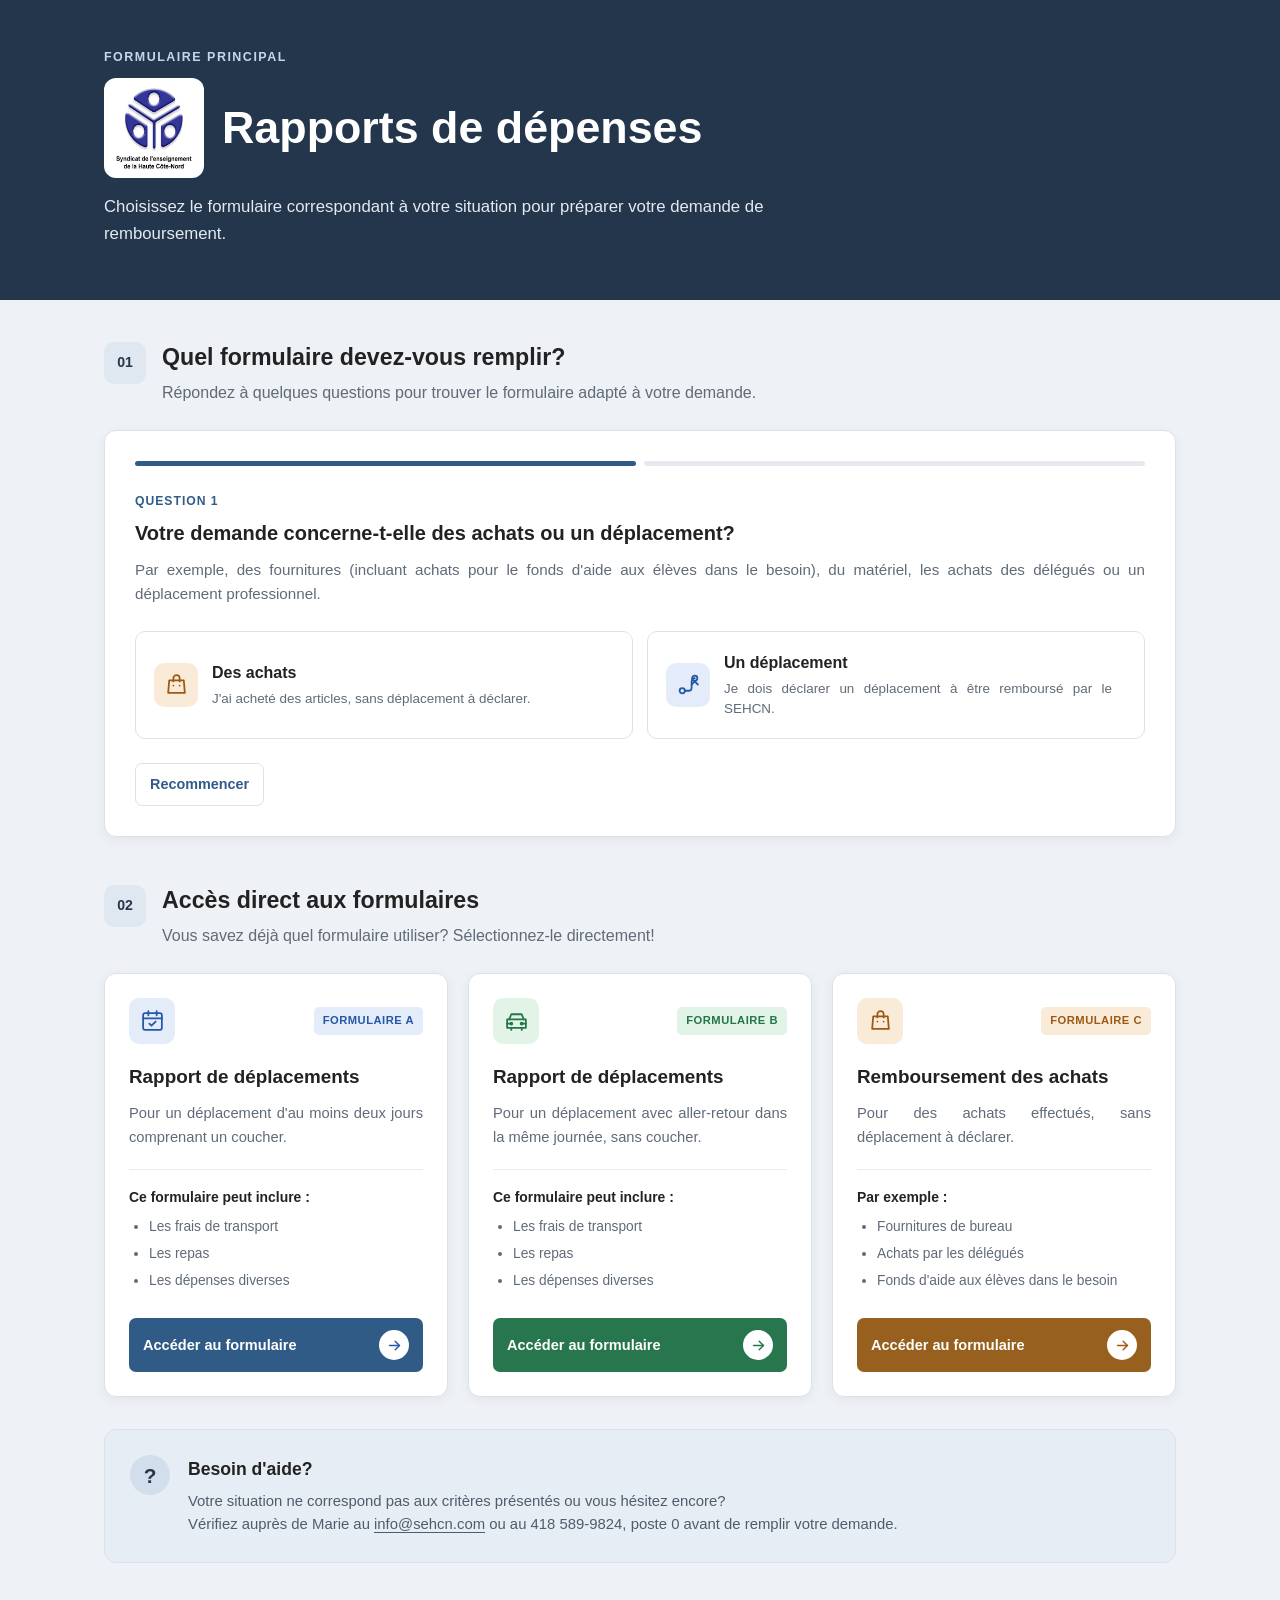
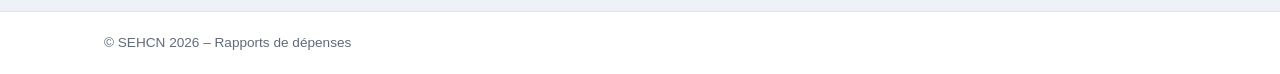
==== index.html @ 782fdca1 "Add files via upload Ajout des fichiers" ====
<!DOCTYPE html>
<html lang="fr">
<head>
    <meta charset="UTF-8">
    <meta name="viewport" content="width=device-width, initial-scale=1.0">

    <title>Rapports de dépenses</title>

    <link rel="icon" type="image/png" href="logo.jpg">

    <link rel="stylesheet" href="style.css">
    <script src="script.js" defer></script>
</head>

<body>


    <header class="entete">
	<div class="conteneur">
	    <p class="surtitre">FORMULAIRE PRINCIPAL</p>
	<div class="titre-entete">
	    <img
		src="logo.png"
		alt="Logo"
		class="logo-entete"
	    >
	    <h1>Rapports de dépenses</h1>
	</div>
	    <p class="description-entete">
		Choisissez le formulaire correspondant à votre situation pour préparer votre demande de remboursement.
	    </p>
	</div>
    </header>

    <main class="conteneur contenu-principal">

	<!-- OUTIL D'ORIENTATION -->
	<section class="section-orientation" id="orientation">

	    <div class="titre-section">
		<span class="numero-section">01</span>
		<div>
		    <h2>Quel formulaire devez-vous remplir?</h2>
		    <p>
			Répondez à quelques questions pour trouver le formulaire adapté à votre demande.
		    </p>
		</div>
	    </div>

	    <div class="assistant-orientation">
	
		<div 
		    class="progression" 
		    id="progression"
		    role="progression"
		    aria-label="Progression dans l'outil d'orientation"
		    aria-valuemin="1"
		    aria-valuemax="2"
		    aria-valuenow="1">
		    <span class="etape active"></span>
		    <span class="etape"></span>
		</div>

		<div id="contenu-orientation" aria-live="polite">

		    <p class="etiquette-question">QUESTION 1</p>

		    <h3>
			Votre demande concerne-t-elle des achats ou un déplacement lié au travail?
		    </h3>

		    <p class="aide-question">
			Par exemple, des fournitures (incluant achats pour le fonds d'aide aux élèves dans le besoin), du matériel, les achats des délégués ou un déplacement professionnel?
		    </p>

		    <div class="choix-orientation">
			<button
			    type="button"
			    class="bouton-choix"
			    data-reponse="achats">

			    <svg class="icone-svg" viewBox="0 0 24 24"
				aria-hidden="true">
				<path d="M5 8h14l1 12H4L5 8Z"/>
    				<path d="M9 9V6a3 3 0 0 1 6 0v3"/>
			    </svg>

			    <span class="texte-choix">
				<strong>Des achats</strong>
			    	<small>
				    J'ai acheté des articles pour le travail, sans déplacement à déclarer.
				</small>
			    </span>

			    <span class="fleche" aria-hidden="true">›</span>
			</button>

			<button
			    type="button"
			    class="bouton-choix"
			    data-reponse="deplacement">

			    <svg class="icone-svg" viewBox="0 0 24 24"
				aria-hidden="true">
				<path d="M5 8h14l1 12H4L5 8Z"/>
    				<path d="M9 9V6a3 3 0 0 1 6 0v3"/>
			    </svg>

			    <span class="texte-choix">
				<strong>Un déplacement</strong>
			    	<small>
				    Je dois déclarer un déplacement à être remboursé par le SEHCN.
				</small>
			    </span>

			    <span class="fleche" aria-hidden="true">›</span>
			</button>
		    </div>
		</div>

		<div id="resultat-orientation"
		    class="resultat-orientation"
		    aria-live="polite"
		    hidden>
		</div>

		<div class="actions-orientation">
		    <button type="button"
			id="bouton-retour"
			class="bouton-secondaire"
			hidden
		    >
			← Retour
		    </button>

		    <button type="button"
			id="bouton-recommencer"
			class="bouton-secondaire"
			hidden
		    >
			Recommencer
		    </button>
		</div>
	    </div>
	</section>

	<!-- ACCÈS DIRECT AUX FORMULAIRES -->
	<section class="section-formulaire" id="fourmulaires">

	    <div class="titre-section">
		<span class="numero-section">02</span>
		<div>
		    <h2>Accès direct aux formulaires</h2>
		    <p>
			Vous savez déjà quel formulaire utiliser? 
			Sélectionnez-le directement!
		    </p>
		</div>
	    </div>

	    <div class="grille-formulaires">

		<!-- FORMULAIRE A -->
		<article class="carte-formulaire">

		    <div class="entete-carte">
			<span class="icone-carte icone-a" aria-hidden="true">
			    <svg class="icone-svg" viewBox="0 0 24 24">
				<rect x="3" y="5" width="18" height="16" rx="2"/>
				<path d="M16 3v4M8 3v4M3 10h18"/>
				<path d="m9 15 2 2 4-4"/>
			    </svg>
			</span>
			<span class="badge-formulaire badge-a">
			    FORMULAIRE A
			</span>
		    </div>

		    <h3>Rapport de déplacements</h3>

		    <p class="description-carte">
			Pour un déplacement d'au moins deux jours comprenant un coucher.
		    </p>

		    <div class="exemples-carte">
			<p>Ce formulaire peut inclure :</p>
			<ul>
			    <li>Les frais de transport</li>
			    <li>Les repas</li>
			    <li>Les dépenses diverses</li>
			</ul>
		    </div>

		    <a class="bouton-formulaire bouton-a"
			href="FormulaireA_Hébergements/index.html">
			Accéder au formulaire
			<span class="fleche-cercle" aria-hidden="true">
			    <svg class="icone-svg" viewBox="0 0 24 24">
				<path d="M5 12h14"/>
				<path d="m13 6 6 6-6 6"/>
			    </svg>
			</span>
		    </a>

		</article>

		<!-- FORMULAIRE B -->
		<article class="carte-formulaire">

		    <div class="entete-carte">
			<span class="icone-carte icone-b" aria-hidden="true">
			    <svg class="icone-svg" viewBox="0 0 24 24">
				<path d="m5 11 2-5h10l2 5"/>
				<path d="M3 11h18v8H3z"/>
				<path d="M3 15h3m12 0h3M7 19v2m10-2v2"/>
				<circle cx="7" cy="15" r="1"/>
				<circle cx="17" cy="15" r="1"/>
			    </svg>
			</span>
			<span class="badge-formulaire badge-b">
			    FORMULAIRE B
			</span>
		    </div>

		    <h3>Rapport de déplacements</h3>

		    <p class="description-carte">
			Pour un déplacement avec aller-retour dans la même journée, sans coucher.
		    </p>

		    <div class="exemples-carte">
			<p>Ce formulaire peut inclure :</p>
			<ul>
			    <li>Les frais de transport</li>
			    <li>Les repas</li>
			    <li>Les dépenses diverses</li>
			</ul>
		    </div>

		    <a class="bouton-formulaire bouton-b"
			href="FormulaireB_AllerRetour/index.html">
			Accéder au formulaire
			<span class="fleche-cercle" aria-hidden="true">
			    <svg class="icone-svg" viewBox="0 0 24 24">
				<path d="M5 12h14"/>
				<path d="m13 6 6 6-6 6"/>
			    </svg>
			</span>
		    </a>

		</article>

		<!-- FORMULAIRE C -->
		<article class="carte-formulaire">

		    <div class="entete-carte">
			<span class="icone-carte icone-c" aria-hidden="true">
			    <svg class="icone-svg" viewBox="0 0 24 24">
				<path d="M5 8h14l1 12H4L5 8Z"/>
				<path d="M9 9V6a3 3 0 0 1 6 0v3"/>
				<path d="M9 13h.01M15 13h.01"/>
			    </svg>
			</span>
			<span class="badge-formulaire badge-c">
			    FORMULAIRE C
			</span>
		    </div>

		    <h3>Remboursement des achats</h3>

		    <p class="description-carte">
			Pour des achats effectués, sans déplacement à déclarer.
		    </p>

		    <div class="exemples-carte">
			<p>Par exemple :</p>
			<ul>
			    <li>Fournitures de bureau</li>
			    <li>Achats par les délégués</li>
			    <li>Fonds d'aide aux élèves dans le besoin</li>
			</ul>
		    </div>

		    <a class="bouton-formulaire bouton-c"
			href="FormulaireC_Remboursement/index.html">
			Accéder au formulaire
			<span class="fleche-cercle" aria-hidden="true">
			    <svg class="icone-svg" viewBox="0 0 24 24">
				<path d="M5 12h14"/>
				<path d="m13 6 6 6-6 6"/>
			    </svg>
			</span>
		    </a>

		</article>

	    </div>
	</section>

	<!-- SECTION D'AIDE -->
	<section class="section-aide" id="aide">

	    <div class="icone-aide" aria-hidden="true">?</div>

	    <div class="contenu-aide">
		<h2>Besoin d'aide?</h2>
		<p>
		    Votre situation ne correspond pas aux critères présentés
		    ou vous hésitez encore?
		    <br>Vérifiez auprès de Marie au 
		    <a href="mailto:info@sehcn.com">info@sehcn.com</a> ou au 418 589-9824, poste 0 avant de remplir
		    votre demande.
		</p>
	    </div>
	</section>

    </main>

    <footer class="pied-page">
	<div class="conteneur">
	    <p>© SEHCN 2026 – Rapports de dépenses </p>
	</div>
    </footer>

</body>
</html>
---- style.css ----
/* ==================================================
   CONFIGURATION GÉNÉRALE
================================================== */

:root {
    --couleur-fond: #eef1f5;
    --couleur-surface: #ffffff;
    --couleur-texte: #222222;
    --couleur-secondaire: #606b78;
    --couleur-bordure: #dce2e9;
    --couleur-entete: #24364b;
    --couleur-primaire:#315b87;
    --couleur-primaire-survol: #24476d;

    --couleur-a-fond: #e4ecfa;
    --couleur-a-texte: #2457a7;

    --couleur-b-fond: #e2f3e8;
    --couleur-b-texte: #247548;

    --couleur-c-fond: #f9ebd8;
    --couleur-c-texte: #9a5a13;

    --rayon: 12px;
    --ombre: 0 3px 12px rgba(30, 45, 65, 0.06);
}

* {
    box-sizing: border-box;
}

html {
    scroll-behavior: smooth;
}

body {
    font-family: "Segoe UI", Arial, sans-serif;
    background-color: var(--couleur-fond);
    margin: 0;
    color: var(--couleur-texte);
    line-height: 1.6;
}

button,
a {
    font: inherit;
}

button {
    cursor: pointer;
}

button:focus-visible,
a:focus-visible {
    outline: 3px solid #77a8e8;
    outline-offset: 3px;
}

.conteneur {
    width: 100%;
    max-width: 1120px;
    margin: 0 auto;
    padding-left: 24px;
    padding-right: 24px;
}


/* ==================================================
   EN-TÊTE
================================================== */

.entete {
    background-color: var(--couleur-entete);
    color: #ffffff;
    padding: 48px 0 52px;
}

.surtitre {
    margin: 0 0 10px;
    color: #c7d7ea;
    font-size: 0.78rem;
    font-weight: 700;
    letter-spacing: 1.5px;
}

.entete h1 {
    margin: 0;
    font-size: clamp(2rem, 4vw, 2.8rem);
    font-weight: 650;
    line-height: 1.2;
}

.description-entete {
    max-width: 680px;
    margin: 16px 0 0;
    color: #e3eaf2;
    font-size: 1.05rem;
}

.titre-entete {
    display: flex;
    align-items: center;
    gap: 18px;
}

.logo-entete {
    display: block;
    width: 100px;
    height: 100px;
    padding: 5px;
    object-fit: contain;
    flex: 0 0 auto;
    background-color: #ffffff;
    border: 2px solid rgba(255, 255, 255, 0.7);
    border-radius: 12px;
}


/* ==================================================
   CONTENU PRINCIPAL
================================================== */

.contenu-principal {
    padding-top: 42px;
    padding-bottom: 48px;
}

.section-orientation,
.section-formulaires {
    margin-bottom: 48px;
}

.titre-section {
    display:flex;
    align-items: flex-start;
    gap: 16px;
    margin-bottom: 24px;
}

.numero-section {
    display: flex;
    flex: 0 0 42px;
    width: 42px;
    height: 42px;
    align-items: center;
    justify-content: center;
    border-radius: 10px;
    background-color: #dfe7f0;
    color: var(--couleur-entete);
    font-size: 0.88rem;
    font-weight: 700;
}

.titre-section h2 {
    margin: 0;
    font-size: 1.45rem;
    line-height: 1.35;
    font-weight: 650;
}

.titre-section p {
    margin: 7px 0 0;
    color: var(--couleur-secondaire);
}


/* ==================================================
   OUTIL D'ORIENTATION
================================================== */

.assistant-orientation {
    width: 100%;
    margin: 0 auto;
    padding: 30px;
    background-color: var(--couleur-surface);
    border: 1px solid var(--couleur-bordure);
    border-radius: var(--rayon);
    box-shadow: var(--ombre);
}

.progression {
    display: flex;
    gap: 8px;
    margin-bottom: 26px;
}

.progression .etape {
    height: 5px;
    flex: 1;
    border-radius: 10px;
    background-color: #e6eaf0;
}

.progression .etape.active {
    background-color: var(--couleur-primaire);
}

.etiquette-question {
    margin: 0 0 8px;
    color: var(--couleur-primaire);
    font-size: 0.76rem;
    font-weight: 700;
    letter-spacing: 1px;
}

.assistant-orientation h3 {
    margin: 0;
    font-size: 1.25rem;
    line-height: 1.45;
    font-weight: 650;
}

.aide-question {
    margin: 10px 0 24px;
    color: var(--couleur-secondaire);
    font-size: 0.95rem;
    text-align: justify;
}

.choix-orientation {
    display: grid;
    grid-template-columns: repeat(2, minmax(0, 1fr));
    gap: 14px;
}

.bouton-choix {
    display: flex;
    align-items: center;
    gap: 14px;
    width: 100%;
    min-width: 0;
    padding: 18px;
    border: 1px solid var(--couleur-bordure);
    border-radius: 10px;
    background-color: #ffffff;
    color: var(--couleur-texte);
    text-align: left;
    transition: border-color 0.2s, background-color 0.2s;
}

.bouton-choix:hover {
    border-color: #9eb4cd;
    background-color: #f8fafc;
}

.icone-choix {
    display: flex;
    flex: 0 0 44px;
    width: 44px;
    height: 44px;
    align-items: center;
    justify-content: center;
    border-radius: 10px;
    font-size: 1.4rem;
    font-weight: 600;
}

.icone-achats {
    background-color: var(--couleur-c-fond);
    color: var(--couleur-c-texte);
}

.icone-deplacement {
    background-color: var(--couleur-a-fond);
    color: var(--couleur-a-texte);
}

.texte-choix {
    display: flex;
    flex: 1;
    flex-direction: column;
    gap: 4px;
    min-width: 0;
}

.texte-choix strong {
    font-size: 1rem;
}

.texte-choix small {
    color: var(--couleur-secondaire);
    font-size: 0.84rem;
    line-height: 1.5;
    text-align: justify;
}

.fleche {
    color: var(--couleur-secondaire);
    font-size: 1.6rem;
}

.actions-orientation {
    display: flex;
    justify-content: space-between;
    flex-wrap: wrap;
    gap: 12px;
    margin-top: 24px;
}

.bouton-secondaire {
    padding: 9px 14px;
    border: 1px solid var(--couleur-bordure);
    border-radius: 7px;
    background-color: #ffffff;
    color: var(--couleur-primaire);
    font-size: 0.9rem;
    font-weight: 600;
}

.bouton-secondaire:hover {
    background-color: #f1f5f9;
}

/* ==================================================
   RÉSULTAT DE L'ORIENTATION
================================================== */

.resultat-orientation {
    padding: 22px;
    border: 1px solid var(--couleur-bordure);
    border-radius: 10px;
    background-color: #f8fafc;
}

.resultat-orientation[hidden],
[hidden] {
    display: none !important;
}

.resultat-entete {
    display: flex;
    align-items: center;
    gap: 12px;
    margin-bottom: 12px;
}

.resultat-entete h3 {
    margin: 0;
    font-size: 1.15rem;
}

.icone-resultat {
    display: flex;
    flex: 0 0 42px;
    width: 42px;
    height: 42px;
    align-items: center;
    justify-content: center;
    border-radius: 10px;
    font-size: 1.3rem;
    font-weight: 700;
}

.resultat-orientation p {
    margin: 8px 0;
}

.resultat-orientation .texte-resultat {
    color: var(--couleur-secondaire);
    font-size: 0.94rem;
    text-align: justify;
}

.lien-resultat {
    display: inline-flex;
    align-items: center;
    justify-content: center;
    gap: 10px;
    margin-top: 16px;
    padding: 11px 16px;
    border-radius: 7px;
    background-color: var(--couleur-primaire);
    color: #ffffff;
    text-decoration: none;
    font-weight: 600;
}

.lien-resultat:hover {
    background-color: var(--couleur-primaire-survol);
}

.resultat-a .icone-resultat {
    background-color: var(--couleur-a-fond);
    color: var(--couleur-a-texte);
}

.resultat-b .icone-resultat {
    background-color: var(--couleur-b-fond);
    color: var(--couleur-b-texte);
}

.resultat-c .icone-resultat {
    background-color: var(--couleur-c-fond);
    color: var(--couleur-c-texte);
}

.resultat-attention .icone-resultat {
    background-color: #f9ebd8;
    color: #9a5a13;
}

.lien-vers-aide {
    display: inline-flex;
    align-items: center;
    gap: 8px;
    color: var(--couleur-primaire);
    font-weight: 600;
    text-decoration: underline;
    text-underline-offset: 3px;
}

.lien-vers-aide:hover {
    color: var(--couleur-primaire-survol);
}

.fleche-vers-aide {
    width: 18px;
    height: 18px;
    transition: transform 0.2s ease;
}

.lien-vers-aide:hover .fleche-vers-aide {
    transform: translateY(3px);
}

/* ==================================================
   CARTES DES FORMULAIRES
================================================== */

.grille-formulaires {
    display: grid;
    grid-template-columns: repeat(3, minmax(0, 1fr));
    gap: 20px;
    align-items: stretch;
}

.carte-formulaire {
    display: flex;
    flex-direction: column;
    min-width: 0;
    padding: 24px;
    background-color: var(--couleur-surface);
    border: 1px solid var(--couleur-bordure);
    border-radius: var(--rayon);
    box-shadow: var(--ombre);
}

.entete-carte {
    display: flex;
    align-items: center;
    justify-content: space-between;
    flex-wrap: wrap;
    gap: 12px;
    margin-bottom: 20px;
}

.icone-carte {
    display: flex;
    flex: 0 0 46px;
    width: 46px;
    height: 46px;
    align-items: center;
    justify-content: center;
    border-radius: 10px;
    font-size: 1.4rem;
    font-weight: 600;
}

.icone-a,
.badge-a {
    background-color: var(--couleur-a-fond);
    color: var(--couleur-a-texte);
}

.icone-b,
.badge-b {
    background-color: var(--couleur-b-fond);
    color: var(--couleur-b-texte);
}

.icone-c,
.badge-c {
    background-color: var(--couleur-c-fond);
    color: var(--couleur-c-texte);
}

.badge-formulaire {
    padding: 5px 9px;
    border-radius: 5px;
    font-size: 0.7rem;
    font-weight: 750;
    letter-spacing: 0.5px;
}

.carte-formulaire h3 {
    margin: 0 0 12px;
    font-size: 1.18rem;
    line-height: 1.4;
    font-weight: 650;
}

.description-carte {
    margin: 0 0 20px;
    color: var(--couleur-secondaire);
    font-size: 0.92rem;
    text-align: justify;
}

.exemples-carte {
    margin-top: auto;
    padding-top: 16px;
    border-top: 1px solid #e9edf2;
}

.exemples-carte p {
    margin: 0 0 8px;
    font-size: 0.87rem;
    font-weight: 650;
}

.exemples-carte ul {
    margin: 0 0 22px;
    padding-left: 20px;
    color: var(--couleur-secondaire);
    font-size: 0.86rem;
}

.exemples-carte li {
    margin-bottom: 5px;
}

.bouton-formulaire {
    display: flex;
    align-items: center;
    justify-content: space-between;
    gap: 10px;
    width: 100%;
    margin-top: 4px;
    padding: 12px 14px;
    border-radius: 7px;
    color: #ffffff;
    text-decoration: none;
    font-size: 0.91rem;
    font-weight: 650;
    transition: background-color 0.2s;
}

.bouton-formulaire .fleche-cercle {
    display: flex;
    flex: 0 0 30px;
    width: 30px;
    height: 30px;
    align-items: center;
    justify-content: center;
    border-radius: 50%;
    background-color: #ffffff;
    transition: transform 0.2s ease;
}

.bouton-formulaire .fleche-cercle .icone-svg {
    width: 17px;
    height: 17px;
    stroke-width: 2;
}

.bouton-a .fleche-cercle {
    color: var(--couleur-a-texte);
}

.bouton-b .fleche-cercle {
    color: var(--couleur-b-texte);
}

.bouton-c .fleche-cercle {
    color: var(--couleur-c-texte);
}

.bouton-formulaire:hover .fleche-cercle {
    transform: translateX(3px);
}

.bouton-a {
    background-color: #315b87;
}

.bouton-a:hover {
    background-color: #24476d;
}

.bouton-b {
    background-color: #28764d;
}

.bouton-b:hover {
    background-color: #1d5c3a;
}

.bouton-c {
    background-color: #98601e;
}

.bouton-c:hover {
    background-color: #774815;
}


/* ==================================================
   SECTION D'AIDE
================================================== */

.section-aide {
    display: flex;
    align-items: flex-start;
    gap: 18px;
    margin-top: 32px;
    padding: 25px;
    border: 1px solid #d9e2ec;
    border-radius: var(--rayon);
    background-color: #e7edf4;
}

.section-aide a {
    color: inherit;
    text-decoration: underline;
    text-underline-offset: 3px;
}

.section-aide a:hover {
    opacity: 0.75;
}

.icone-aide {
    display: flex;
    flex: 0 0 40px;
    width: 40px;
    height: 40px;
    align-items: center;
    justify-content: center;
    border-radius: 50%;
    background-color: #d2deeb;
    color: var(--couleur-entete);
    font-size: 1.3rem;
    font-weight: 700;
}

.contenu-aide h2 {
    margin: 0 0 6px;
    font-size: 1.1rem;
    font-weight: 650;
}

.contenu-aide p {
    margin: 0;
    color: #4f5c6b;
    font-size: 0.93rem;
    text-align: justify;
}


/* ==================================================
   PIED DE PAGE
================================================== */


.pied-page {
    padding: 20px 0;
    border-top: 1px solid var(--couleur-bordure);
    background-color: #ffffff;
}

.pied-page p {
    margin: 0;
    color: var(--couleur-secondaire);
    font-size: 0.85rem;
}


/* ==================================================
   ICÔNES SVG STYLISÉES
================================================== */

.icone-svg {
    display: block;
    width: 25px;
    height: 25px;
    flex: 0 0 auto;
    fill: none;
    stroke: currentColor;
    stroke-width: 1.7;
    stroke-linecap: round;
    stroke-linejoin: round;
}

.icone-carte .icone-svg,
.icone-choix .icone-svg {
    width: 25px;
    height: 25px;
}

.icone-resultat .icone-svg {
    width: 26px;
    height: 26px;
}

.icone-aide .icone-svg {
    width: 23px;
    height: 23px;
}
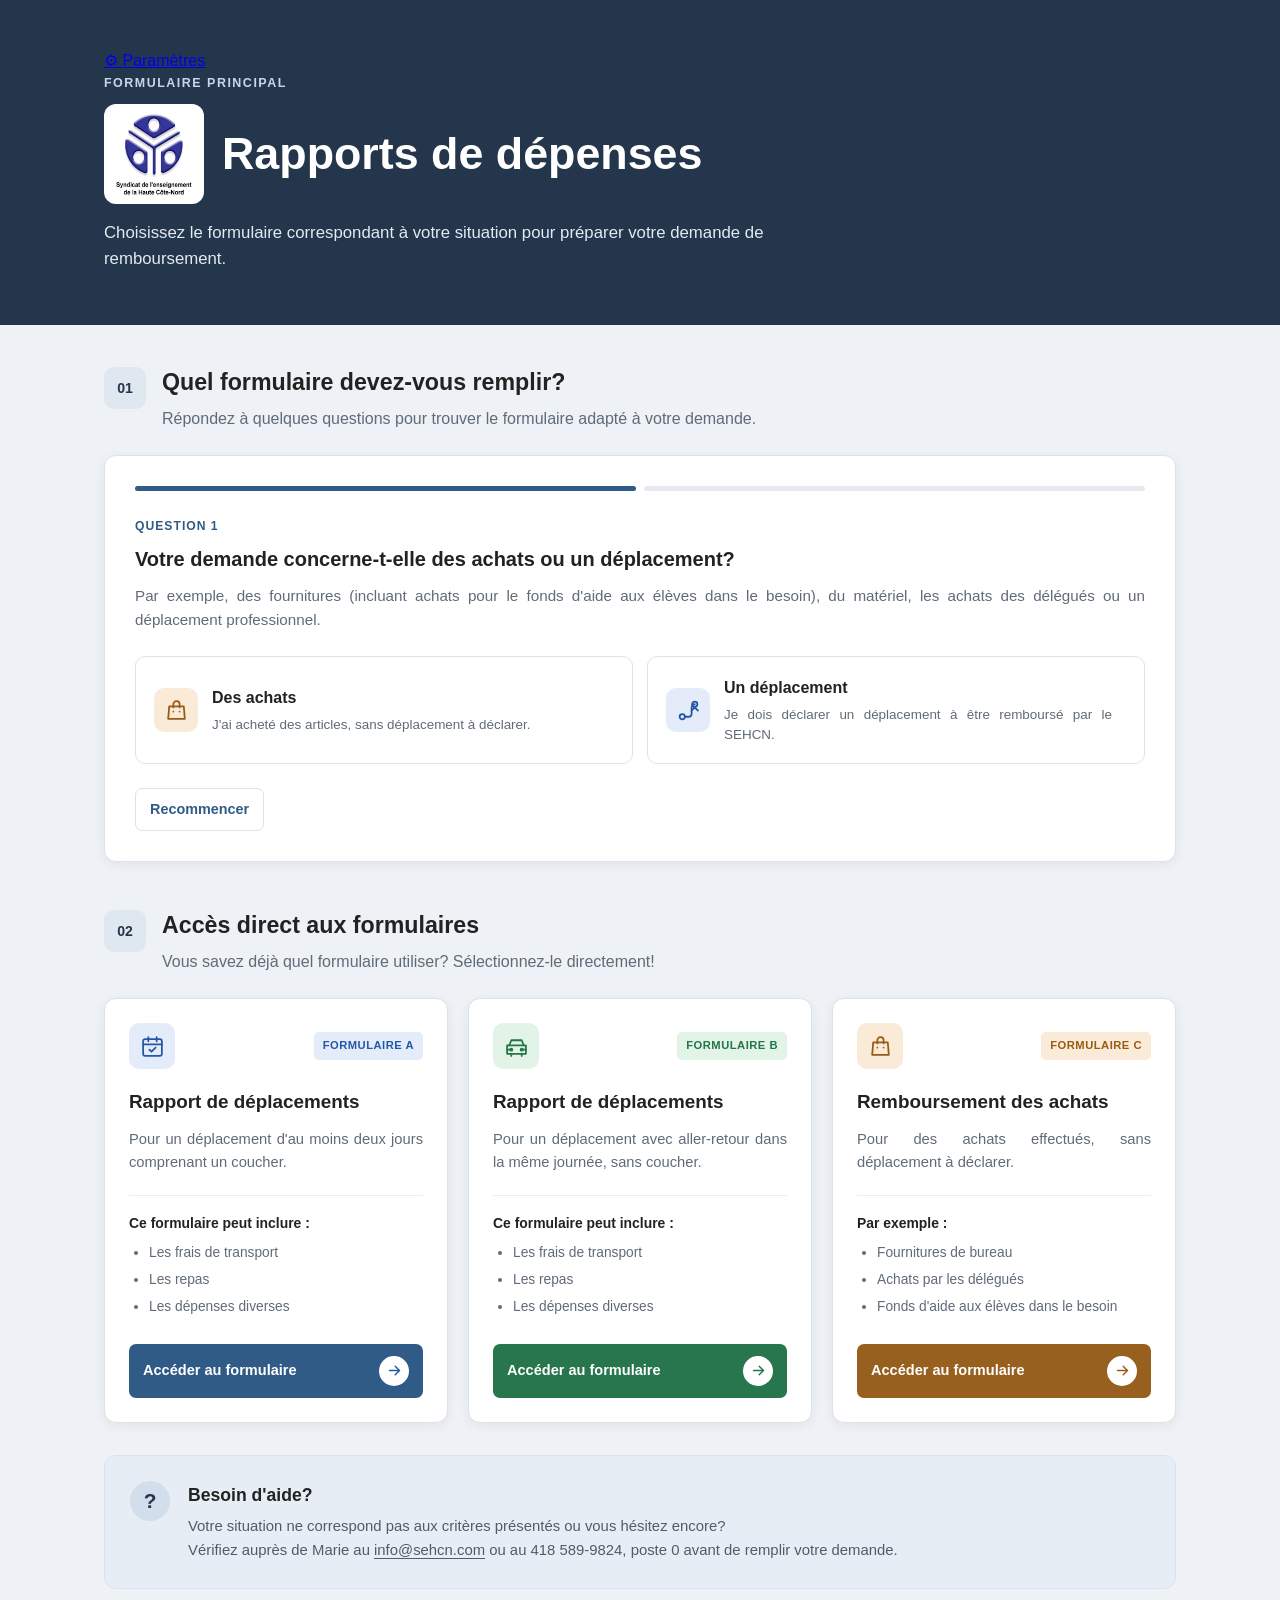
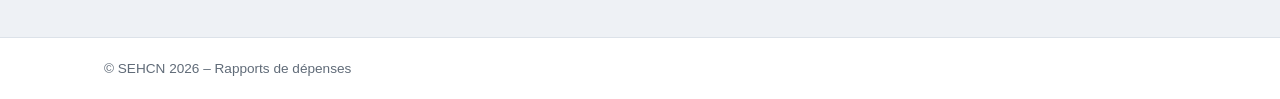
==== commit a228aa03: "Add files via upload" ====
--- a/index.html
+++ b/index.html
@@ -17,6 +17,13 @@
 
     <header class="entete">
 	<div class="conteneur">
+
+	    <div class="acces-administration">
+		<a href="Administration/index.html">
+		    <span aria-hidden="true">⚙</span>
+		    <span class="texte-parametres">Paramètres</span>
+		</a>
+	    </div>
 	    <p class="surtitre">FORMULAIRE PRINCIPAL</p>
 	<div class="titre-entete">
 	    <img
